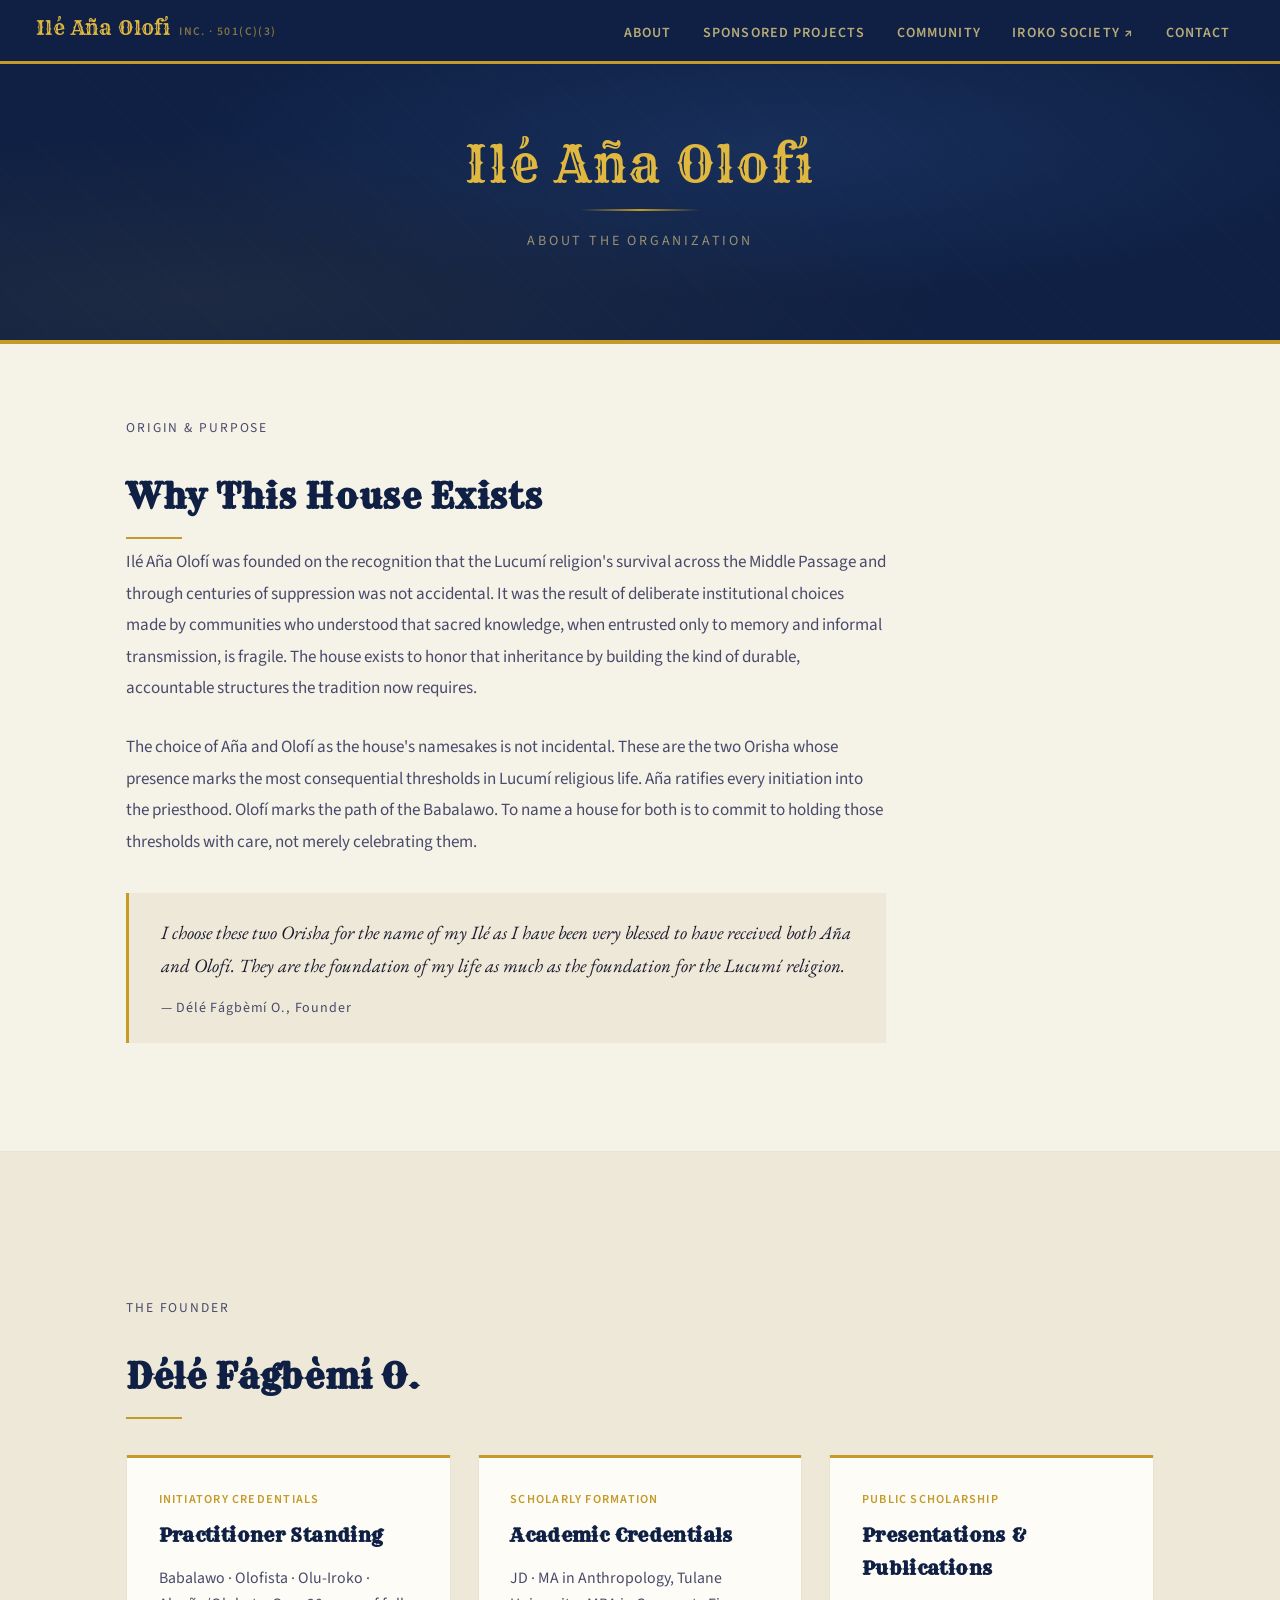
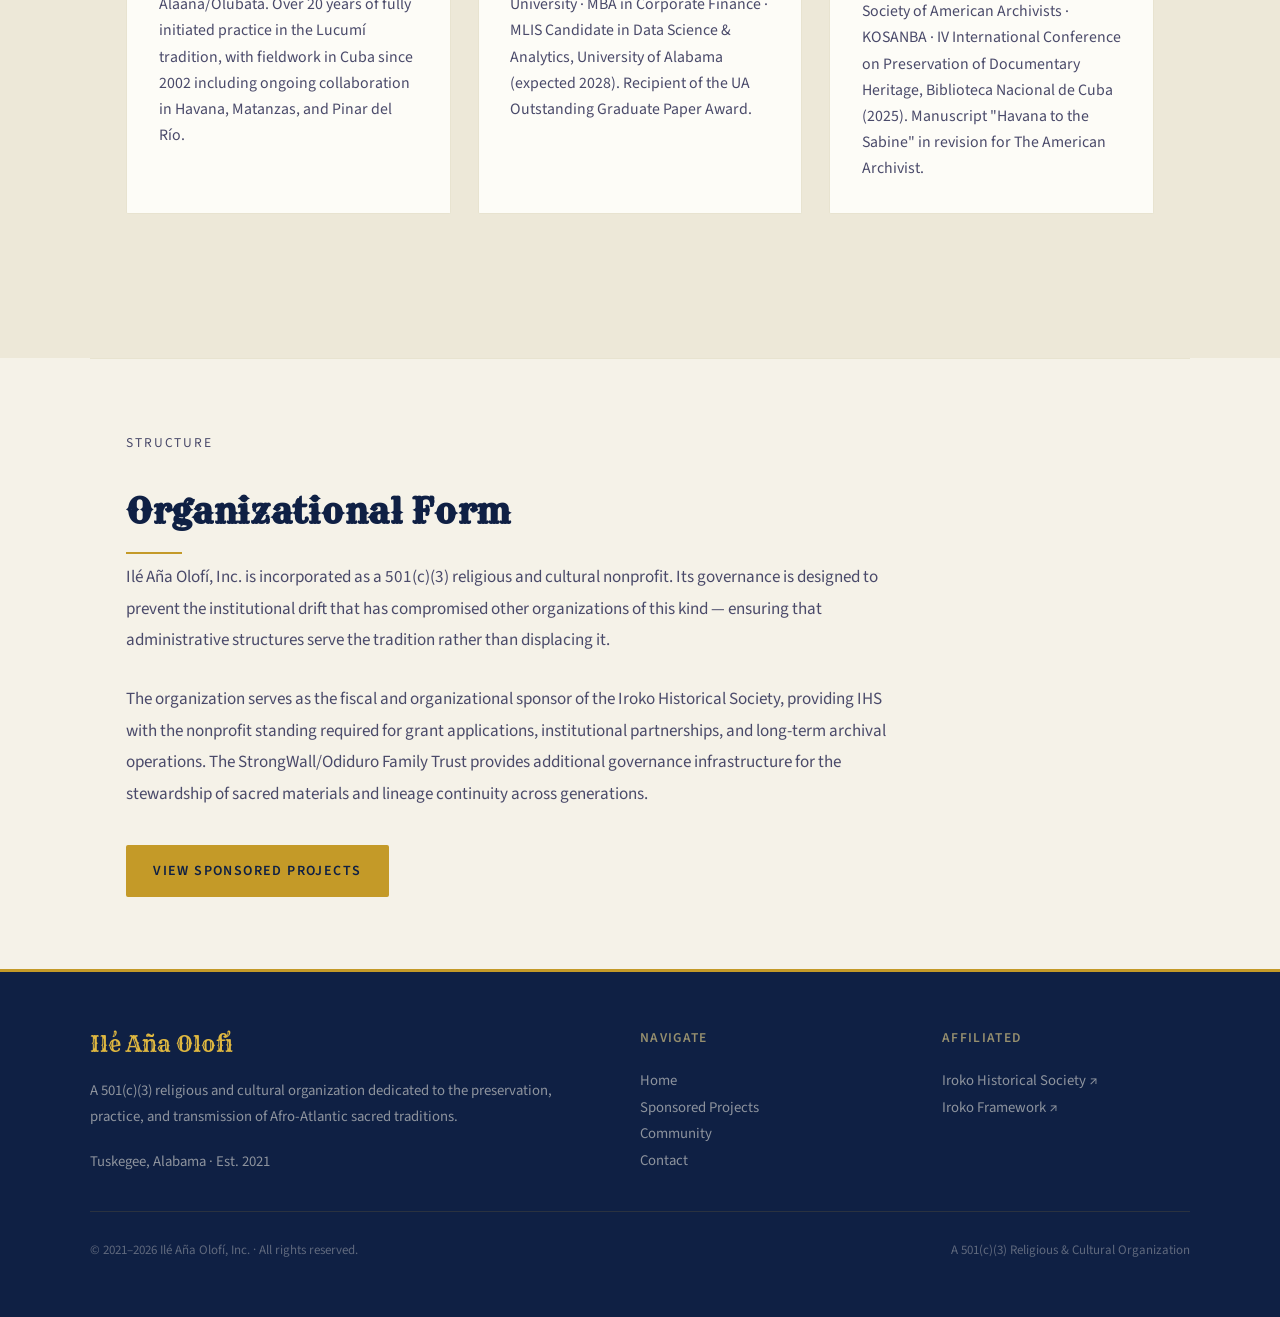
==== about.html @ 7d67a2af "Initial Design for Ilé Aña Olofí Website" ====
<!DOCTYPE html>
<html lang="en">
<head>
  <meta charset="UTF-8">
  <meta name="viewport" content="width=device-width, initial-scale=1.0">
  <title>About — Ilé Aña Olofí, Inc.</title>
  <link rel="stylesheet" href="style.css">
</head>
<body>

<nav>
  <a href="index.html" class="brand">
    <span class="wordmark">Ilé Aña Olofí</span>
    <span class="inc">Inc. · 501(c)(3)</span>
  </a>
  <ul>
    <li><a href="about.html">About</a></li>
    <li><a href="projects.html">Sponsored Projects</a></li>
    <li><a href="community.html">Community</a></li>
    <li><a href="https://www.irokosociety.org" target="_blank">Iroko Society ↗</a></li>
    <li><a href="contact.html">Contact</a></li>
  </ul>
</nav>

<section class="hero" style="padding: 4rem 2rem 3rem;">
  <div class="seal" style="font-size: clamp(1.8rem, 4vw, 2.8rem);">Ilé Aña Olofí</div>
  <div class="seal-rule"></div>
  <p class="subtitle">About the Organization</p>
</section>

<section class="section">
  <p class="section-lead">Origin &amp; Purpose</p>
  <h2 class="section-title">Why This House Exists</h2>
  <p style="font-family: var(--font-sans); font-size: 0.95rem; color: var(--text-muted); max-width: 760px; line-height: 1.85; margin-bottom: 1.5rem;">
    Ilé Aña Olofí was founded on the recognition that the Lucumí religion's survival across the Middle Passage and through centuries of suppression was not accidental. It was the result of deliberate institutional choices made by communities who understood that sacred knowledge, when entrusted only to memory and informal transmission, is fragile. The house exists to honor that inheritance by building the kind of durable, accountable structures the tradition now requires.
  </p>
  <p style="font-family: var(--font-sans); font-size: 0.95rem; color: var(--text-muted); max-width: 760px; line-height: 1.85; margin-bottom: 1.5rem;">
    The choice of Aña and Olofí as the house's namesakes is not incidental. These are the two Orisha whose presence marks the most consequential thresholds in Lucumí religious life. Aña ratifies every initiation into the priesthood. Olofí marks the path of the Babalawo. To name a house for both is to commit to holding those thresholds with care, not merely celebrating them.
  </p>
  <blockquote class="mission" style="max-width: 760px;">
    I choose these two Orisha for the name of my Ilé as I have been very blessed to have received both Aña and Olofí. They are the foundation of my life as much as the foundation for the Lucumí religion.
    <cite>— Délé Fágbèmí O., Founder</cite>
  </blockquote>
</section>

<div class="section mid">
  <div class="inner">
    <p class="section-lead">The Founder</p>
    <h2 class="section-title">Délé Fágbèmí O.</h2>
    <div class="cards">
      <div class="card">
        <p class="card-tag">Initiatory Credentials</p>
        <h3>Practitioner Standing</h3>
        <p>Babalawo · Olofista · Olu-Iroko · Alaaña/Olubata. Over 20 years of fully initiated practice in the Lucumí tradition, with fieldwork in Cuba since 2002 including ongoing collaboration in Havana, Matanzas, and Pinar del Río.</p>
      </div>
      <div class="card">
        <p class="card-tag">Scholarly Formation</p>
        <h3>Academic Credentials</h3>
        <p>JD · MA in Anthropology, Tulane University · MBA in Corporate Finance · MLIS Candidate in Data Science &amp; Analytics, University of Alabama (expected 2028). Recipient of the UA Outstanding Graduate Paper Award.</p>
      </div>
      <div class="card">
        <p class="card-tag">Public Scholarship</p>
        <h3>Presentations &amp; Publications</h3>
        <p>Society of American Archivists · KOSANBA · IV International Conference on Preservation of Documentary Heritage, Biblioteca Nacional de Cuba (2025). Manuscript "Havana to the Sabine" in revision for The American Archivist.</p>
      </div>
    </div>
  </div>
</div>

<section class="section">
  <p class="section-lead">Structure</p>
  <h2 class="section-title">Organizational Form</h2>
  <p style="font-family: var(--font-sans); font-size: 0.95rem; color: var(--text-muted); max-width: 760px; line-height: 1.85; margin-bottom: 1.5rem;">
    Ilé Aña Olofí, Inc. is incorporated as a 501(c)(3) religious and cultural nonprofit. Its governance is designed to prevent the institutional drift that has compromised other organizations of this kind — ensuring that administrative structures serve the tradition rather than displacing it.
  </p>
  <p style="font-family: var(--font-sans); font-size: 0.95rem; color: var(--text-muted); max-width: 760px; line-height: 1.85; margin-bottom: 2rem;">
    The organization serves as the fiscal and organizational sponsor of the Iroko Historical Society, providing IHS with the nonprofit standing required for grant applications, institutional partnerships, and long-term archival operations. The StrongWall/Odiduro Family Trust provides additional governance infrastructure for the stewardship of sacred materials and lineage continuity across generations.
  </p>
  <a href="projects.html" class="btn btn-gold">View Sponsored Projects</a>
</section>

<footer>
  <div class="footer-inner">
    <div>
      <span class="footer-wordmark">Ilé Aña Olofí</span>
      <p>A 501(c)(3) religious and cultural organization dedicated to the preservation, practice, and transmission of Afro-Atlantic sacred traditions.</p>
      <p style="margin-top: 1rem;">Tuskegee, Alabama · Est. 2021</p>
    </div>
    <div>
      <h4>Navigate</h4>
      <a href="index.html">Home</a>
      <a href="projects.html">Sponsored Projects</a>
      <a href="community.html">Community</a>
      <a href="contact.html">Contact</a>
    </div>
    <div>
      <h4>Affiliated</h4>
      <a href="https://www.irokosociety.org" target="_blank">Iroko Historical Society ↗</a>
      <a href="https://ontology.irokosociety.org/" target="_blank">Iroko Framework ↗</a>
    </div>
  </div>
  <div class="footer-bottom">
    <p>© 2021–2026 Ilé Aña Olofí, Inc. · All rights reserved.</p>
    <p>A 501(c)(3) Religious &amp; Cultural Organization</p>
  </div>
</footer>

</body>
</html>
---- style.css ----
@import url('https://fonts.googleapis.com/css2?family=Rye&family=EB+Garamond:ital,wght@0,400;0,500;0,600;1,400&family=Source+Sans+3:wght@300;400;600&display=swap');

/* ============================================================
   ILÉ AÑA OLOFÍ — Navy · Gold · Cream
   ============================================================ */

:root {
  --navy:        #0F2044;
  --navy-mid:    #1A3360;
  --navy-light:  #243F78;
  --gold:        #C49A28;
  --gold-light:  #E0B840;
  --gold-pale:   #F0D98A;
  --cream:       #F5F2E8;
  --cream-dark:  #E8E3D0;
  --cream-mid:   #EDE8D8;
  --text-main:   #1A1A2E;
  --text-muted:  #4A4A6A;
  --white:       #FDFCF7;

  --font-display: 'Rye', 'Poor Richard', Georgia, serif;
  --font-serif:   'EB Garamond', Garamond, Georgia, serif;
  --font-sans:    'Source Sans 3', system-ui, sans-serif;
}

*, *::before, *::after { box-sizing: border-box; margin: 0; padding: 0; }
html { font-size: 18px; scroll-behavior: smooth; }
body {
  background: var(--cream);
  color: var(--text-main);
  font-family: var(--font-serif);
  line-height: 1.75;
}

/* ── NAV ── */
nav {
  background: var(--navy);
  border-bottom: 3px solid var(--gold);
  position: sticky; top: 0; z-index: 100;
  padding: 0 2rem;
  display: flex; align-items: center; justify-content: space-between;
  height: 64px;
}
nav .brand {
  text-decoration: none;
  display: flex; align-items: baseline; gap: 0.5rem;
}
nav .brand .wordmark {
  font-family: var(--font-display);
  font-size: 1.1rem;
  color: var(--gold-light);
  letter-spacing: 0.02em;
  line-height: 1;
}
nav .brand .inc {
  font-family: var(--font-sans);
  font-size: 0.65rem; font-weight: 600; letter-spacing: 0.12em;
  text-transform: uppercase;
  color: rgba(224,184,64,0.55);
}
nav ul {
  list-style: none; display: flex; gap: 0.25rem;
}
nav ul li a {
  font-family: var(--font-sans);
  font-size: 0.78rem; font-weight: 600; letter-spacing: 0.08em; text-transform: uppercase;
  color: rgba(240,217,138,0.75);
  text-decoration: none;
  padding: 0.4rem 0.75rem; border-radius: 3px;
  transition: background 0.2s, color 0.2s;
}
nav ul li a:hover { background: rgba(196,154,40,0.15); color: var(--gold-light); }

/* ── HERO ── */
.hero {
  background: var(--navy);
  background-image:
    radial-gradient(ellipse at 60% 30%, rgba(26,51,96,0.8) 0%, transparent 55%),
    radial-gradient(ellipse at 15% 85%, rgba(196,154,40,0.08) 0%, transparent 50%);
  color: var(--cream);
  padding: 6rem 2rem 5rem;
  text-align: center;
  border-bottom: 4px solid var(--gold);
  position: relative;
  overflow: hidden;
}
.hero::before {
  content: '';
  position: absolute; inset: 0;
  background-image: repeating-linear-gradient(
    45deg,
    transparent,
    transparent 40px,
    rgba(196,154,40,0.03) 40px,
    rgba(196,154,40,0.03) 41px
  );
  pointer-events: none;
}
.hero .seal {
  font-family: var(--font-display);
  font-size: clamp(2.4rem, 6vw, 4rem);
  color: var(--gold-light);
  letter-spacing: 0.04em;
  line-height: 1.1;
  margin-bottom: 0.5rem;
  position: relative;
}
.hero .seal-rule {
  width: 120px; height: 2px;
  background: linear-gradient(90deg, transparent, var(--gold), transparent);
  margin: 1rem auto;
}
.hero .subtitle {
  font-family: var(--font-sans);
  font-size: 0.78rem; letter-spacing: 0.2em; text-transform: uppercase;
  color: rgba(240,217,138,0.6);
  margin-bottom: 1.75rem;
}
.hero p.lead {
  max-width: 680px; margin: 0 auto 2.5rem;
  font-size: 1.05rem; line-height: 1.85;
  color: rgba(245,242,232,0.85);
  font-style: italic;
}
.hero .badges {
  display: flex; justify-content: center; gap: 0.75rem; flex-wrap: wrap;
}
.hero .badge {
  font-family: var(--font-sans);
  font-size: 0.7rem; font-weight: 600; letter-spacing: 0.1em; text-transform: uppercase;
  padding: 0.3rem 0.85rem;
  border: 1px solid rgba(196,154,40,0.4);
  border-radius: 2px;
  color: rgba(240,217,138,0.7);
}

/* ── DIVIDER ORNAMENT ── */
.ornament {
  text-align: center;
  padding: 1rem 0;
  color: var(--gold);
  font-size: 1.2rem;
  letter-spacing: 0.5rem;
  opacity: 0.5;
}

/* ── SECTIONS ── */
.section {
  max-width: 1100px; margin: 0 auto;
  padding: 4rem 2rem;
}
.section + .section { border-top: 1px solid var(--cream-dark); }
.section.alt { background: var(--navy); color: var(--cream); max-width: 100%; }
.section.alt .inner { max-width: 1100px; margin: 0 auto; padding: 4rem 2rem; }
.section.mid { background: var(--cream-mid); max-width: 100%; }
.section.mid .inner { max-width: 1100px; margin: 0 auto; padding: 4rem 2rem; }

h2.section-title {
  font-family: var(--font-display);
  font-size: clamp(1.4rem, 3vw, 1.9rem);
  color: var(--navy);
  margin-bottom: 0.4rem;
  letter-spacing: 0.02em;
}
.section.alt h2.section-title { color: var(--gold-light); }
h2.section-title::after {
  content: '';
  display: block; width: 56px; height: 2px;
  background: var(--gold);
  margin-top: 0.6rem;
}
.section-lead {
  font-family: var(--font-sans);
  font-size: 0.75rem; letter-spacing: 0.14em; text-transform: uppercase;
  color: var(--text-muted);
  margin-bottom: 1.5rem;
}
.section.alt .section-lead { color: rgba(240,217,138,0.5); }

/* ── CARDS ── */
.cards {
  display: grid;
  grid-template-columns: repeat(auto-fit, minmax(280px, 1fr));
  gap: 1.5rem; margin-top: 2rem;
}
.card {
  background: var(--white);
  border: 1px solid var(--cream-dark);
  border-top: 3px solid var(--gold);
  padding: 1.75rem;
  border-radius: 2px;
  transition: box-shadow 0.2s, transform 0.2s;
}
.card:hover {
  box-shadow: 0 6px 24px rgba(15,32,68,0.1);
  transform: translateY(-2px);
}
.card.navy-card {
  background: var(--navy-mid);
  border-color: rgba(196,154,40,0.3);
  border-top-color: var(--gold);
  color: var(--cream);
}
.card h3 {
  font-family: var(--font-display);
  font-size: 1.05rem; color: var(--navy);
  margin-bottom: 0.75rem; letter-spacing: 0.02em;
}
.card.navy-card h3 { color: var(--gold-light); }
.card p {
  font-family: var(--font-sans);
  font-size: 0.88rem; color: var(--text-muted); line-height: 1.65;
}
.card.navy-card p { color: rgba(245,242,232,0.75); }
.card .card-tag {
  font-family: var(--font-sans);
  font-size: 0.68rem; font-weight: 600; letter-spacing: 0.1em; text-transform: uppercase;
  color: var(--gold); margin-bottom: 0.5rem;
}

/* ── BLOCKQUOTE ── */
blockquote.mission {
  border-left: 3px solid var(--gold);
  margin: 2rem 0;
  padding: 1.25rem 1.75rem;
  background: var(--cream-mid);
  font-style: italic;
  font-size: 1.05rem;
  color: var(--text-main);
}
blockquote.mission cite {
  display: block; margin-top: 0.75rem;
  font-style: normal; font-size: 0.78rem;
  font-family: var(--font-sans); letter-spacing: 0.06em;
  color: var(--text-muted);
}

/* ── BUTTONS ── */
.btn {
  display: inline-block;
  font-family: var(--font-sans);
  font-size: 0.78rem; font-weight: 600; letter-spacing: 0.1em; text-transform: uppercase;
  padding: 0.65rem 1.4rem; border-radius: 2px;
  text-decoration: none;
  transition: background 0.2s, color 0.2s, border-color 0.2s;
}
.btn-gold {
  background: var(--gold); color: var(--navy);
  border: 2px solid var(--gold);
}
.btn-gold:hover { background: var(--gold-light); border-color: var(--gold-light); }
.btn-outline {
  background: transparent; color: var(--navy);
  border: 2px solid var(--navy);
}
.btn-outline:hover { background: var(--navy); color: var(--cream); }
.btn-outline-light {
  background: transparent; color: var(--gold-light);
  border: 2px solid rgba(196,154,40,0.5);
}
.btn-outline-light:hover { background: rgba(196,154,40,0.15); border-color: var(--gold-light); }

/* ── FOOTER ── */
footer {
  background: var(--navy);
  color: rgba(245,242,232,0.6);
  padding: 3rem 2rem;
  border-top: 3px solid var(--gold);
}
.footer-inner {
  max-width: 1100px; margin: 0 auto;
  display: grid; grid-template-columns: 2fr 1fr 1fr; gap: 3rem;
}
footer .footer-wordmark {
  font-family: var(--font-display);
  font-size: 1.2rem; color: var(--gold-light);
  margin-bottom: 0.75rem; display: block;
}
footer p, footer a {
  font-family: var(--font-sans); font-size: 0.82rem;
  line-height: 1.8; color: rgba(245,242,232,0.55);
}
footer h4 {
  font-family: var(--font-sans); font-weight: 600;
  font-size: 0.75rem; letter-spacing: 0.1em; text-transform: uppercase;
  color: rgba(240,217,138,0.6); margin-bottom: 1rem;
}
footer a { text-decoration: none; display: block; }
footer a:hover { color: var(--gold-light); }
.footer-bottom {
  max-width: 1100px; margin: 2rem auto 0;
  padding-top: 1.5rem;
  border-top: 1px solid rgba(196,154,40,0.15);
  display: flex; justify-content: space-between; align-items: center; flex-wrap: wrap; gap: 1rem;
}
.footer-bottom p {
  font-family: var(--font-sans); font-size: 0.72rem;
  color: rgba(245,242,232,0.35);
}

/* ── RESPONSIVE ── */
@media (max-width: 768px) {
  nav ul { display: none; }
  .footer-inner { grid-template-columns: 1fr; gap: 2rem; }
}
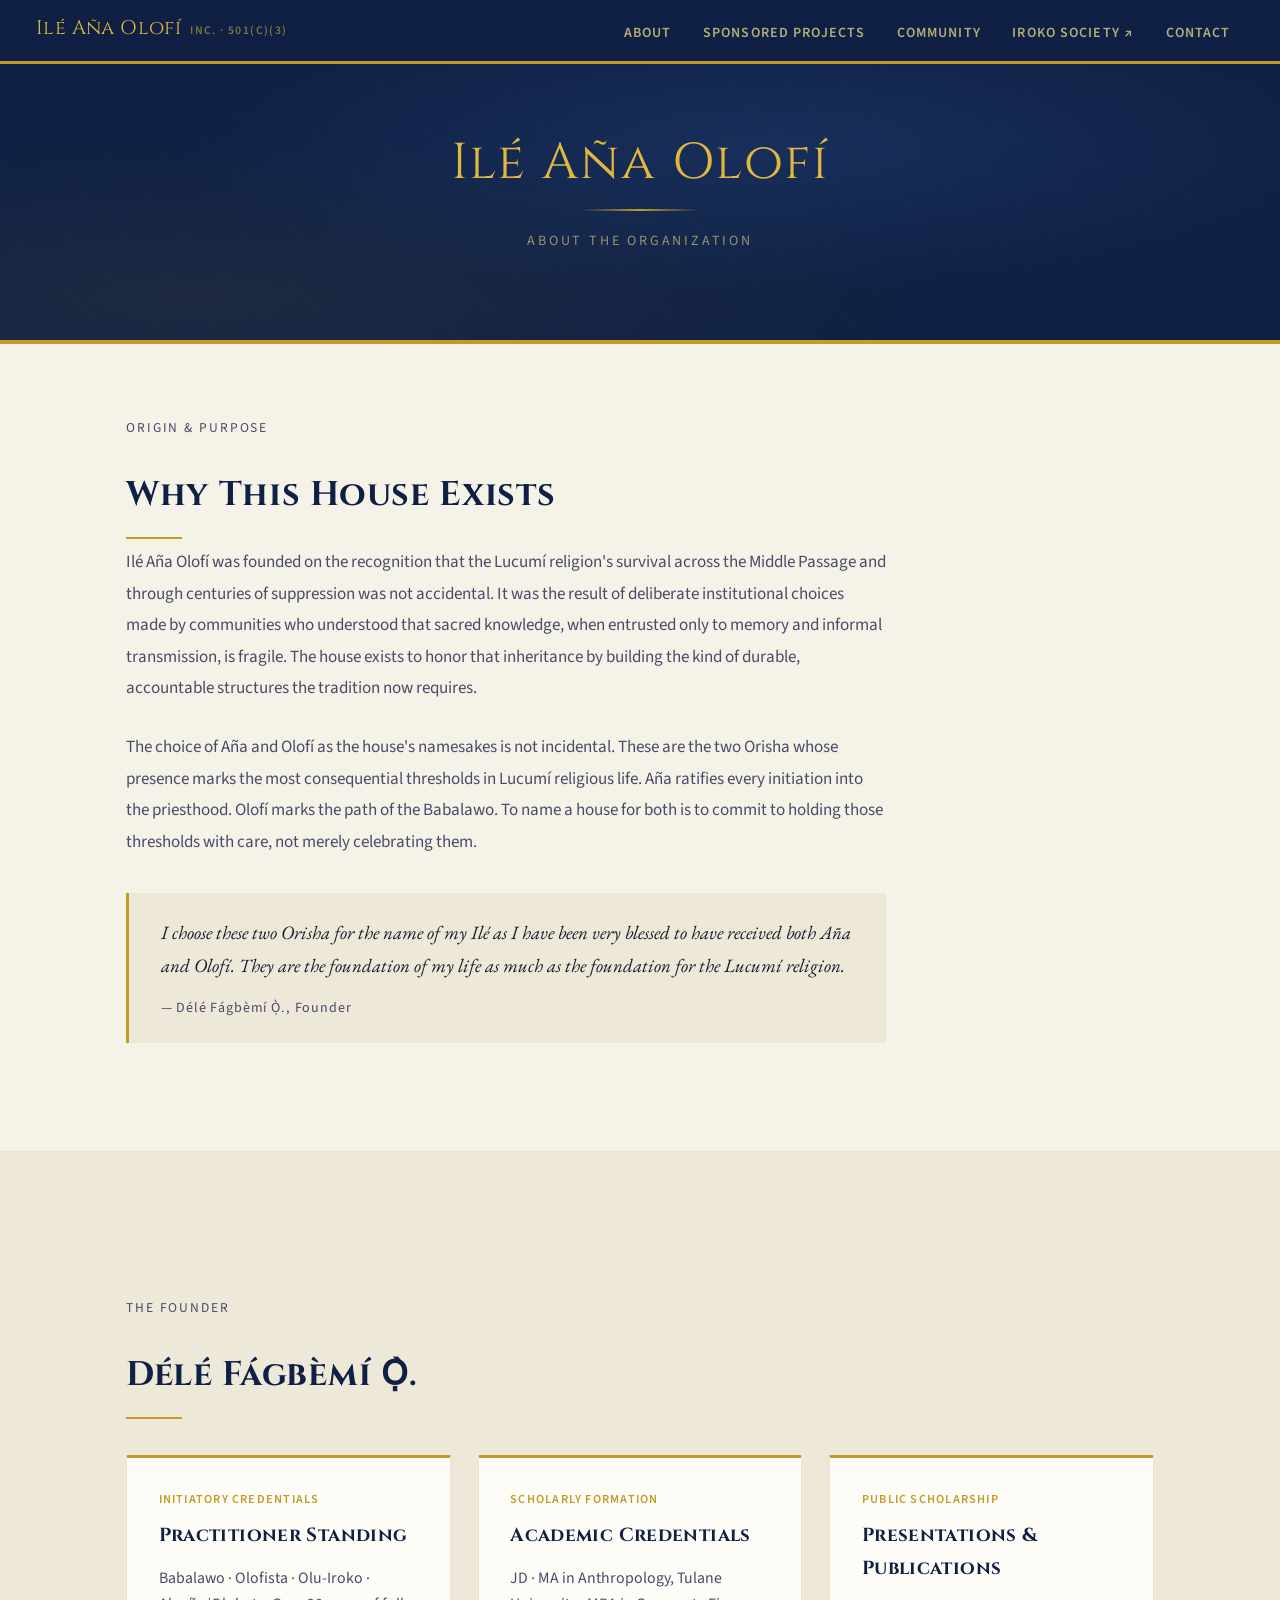
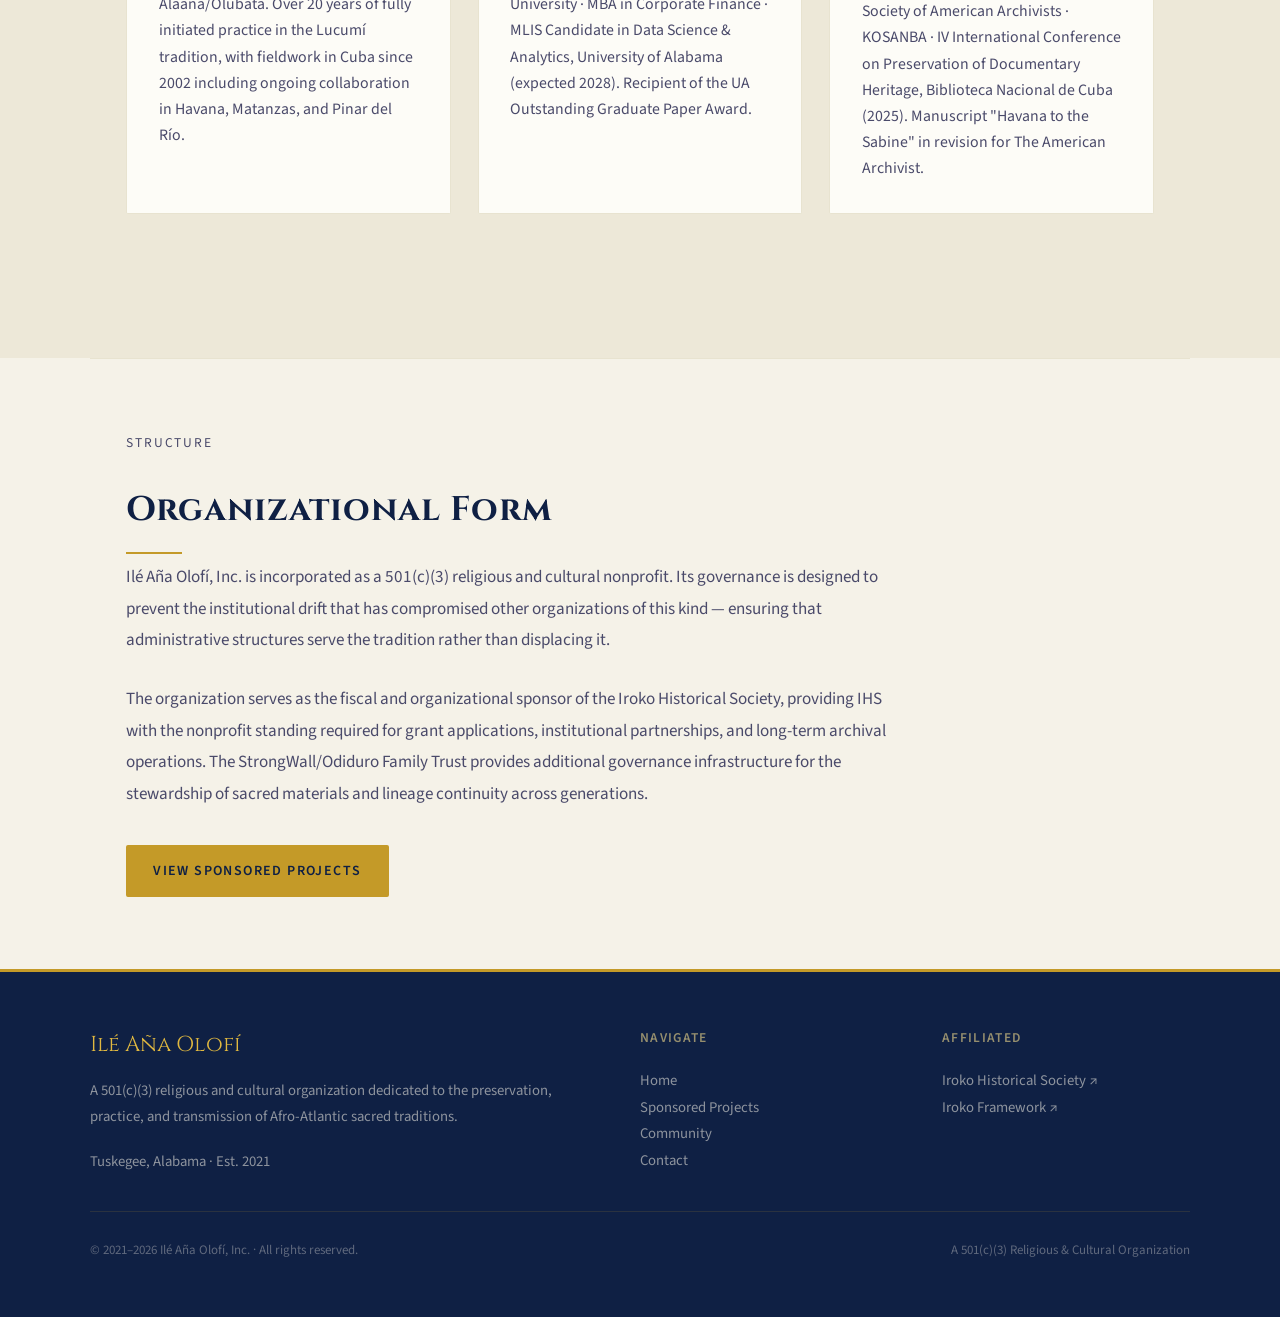
==== commit ac92930f: "Update Founder Name" ====
--- a/about.html
+++ b/about.html
@@ -39,14 +39,14 @@
   </p>
   <blockquote class="mission" style="max-width: 760px;">
     I choose these two Orisha for the name of my Ilé as I have been very blessed to have received both Aña and Olofí. They are the foundation of my life as much as the foundation for the Lucumí religion.
-    <cite>— Délé Fágbèmí O., Founder</cite>
+    <cite>— Délé Fágbèmí Ọ̀., Founder</cite>
   </blockquote>
 </section>
 
 <div class="section mid">
   <div class="inner">
     <p class="section-lead">The Founder</p>
-    <h2 class="section-title">Délé Fágbèmí O.</h2>
+    <h2 class="section-title">Délé Fágbèmí Ọ̀.</h2>
     <div class="cards">
       <div class="card">
         <p class="card-tag">Initiatory Credentials</p>
--- a/style.css
+++ b/style.css
@@ -1,4 +1,4 @@
-@import url('https://fonts.googleapis.com/css2?family=Rye&family=EB+Garamond:ital,wght@0,400;0,500;0,600;1,400&family=Source+Sans+3:wght@300;400;600&display=swap');
+@import url('https://fonts.googleapis.com/css2?family=Cinzel:wght@400;600;700&family=EB+Garamond:ital,wght@0,400;0,500;0,600;1,400&family=Source+Sans+3:wght@300;400;600&display=swap');
 
 /* ============================================================
    ILÉ AÑA OLOFÍ — Navy · Gold · Cream
@@ -18,7 +18,7 @@
   --text-muted:  #4A4A6A;
   --white:       #FDFCF7;
 
-  --font-display: 'Rye', 'Poor Richard', Georgia, serif;
+  --font-display: 'Cinzel', Georgia, serif;
   --font-serif:   'EB Garamond', Garamond, Georgia, serif;
   --font-sans:    'Source Sans 3', system-ui, sans-serif;
 }
@@ -299,7 +299,51 @@
 }
 
 /* ── RESPONSIVE ── */
+
+/* ── Tablet / large mobile (≤ 768px) ─────────────────────────── */
 @media (max-width: 768px) {
+
+  html { font-size: 16px; }
+
+  /* Nav */
   nav ul { display: none; }
+  nav { padding: 0 1.25rem; }
+
+  /* Hero */
+  .hero { padding: 4rem 1.25rem 3rem; }
+  .hero .seal { font-size: 2rem; }
+
+  /* Sections */
+  .section { padding: 2.5rem 1.25rem; }
+  .section.alt .inner,
+  .section.mid .inner { padding: 2.5rem 1.25rem; }
+
+  /* Cards — single column */
+  .cards { grid-template-columns: 1fr; gap: 1rem; }
+
+  /* Footer */
   .footer-inner { grid-template-columns: 1fr; gap: 2rem; }
-}
+  .footer-bottom { flex-direction: column; align-items: flex-start; }
+}
+
+/* ── Small mobile (≤ 480px) ───────────────────────────────────── */
+@media (max-width: 480px) {
+
+  html { font-size: 15px; }
+
+  nav { padding: 0 1rem; height: 56px; }
+  nav .brand .wordmark { font-size: .95rem; }
+
+  /* Hero */
+  .hero { padding: 3rem 1rem 2.5rem; }
+  .hero .seal { font-size: 1.7rem; letter-spacing: 0.02em; }
+  .hero p.lead { font-size: .95rem; }
+  .hero .badges { gap: .5rem; }
+  .hero .badge { font-size: .65rem; }
+
+  /* Buttons — stack */
+  div[style*="display: flex"] .btn { width: 100%; text-align: center; }
+
+  /* Footer */
+  footer { padding: 2.5rem 1rem; }
+}
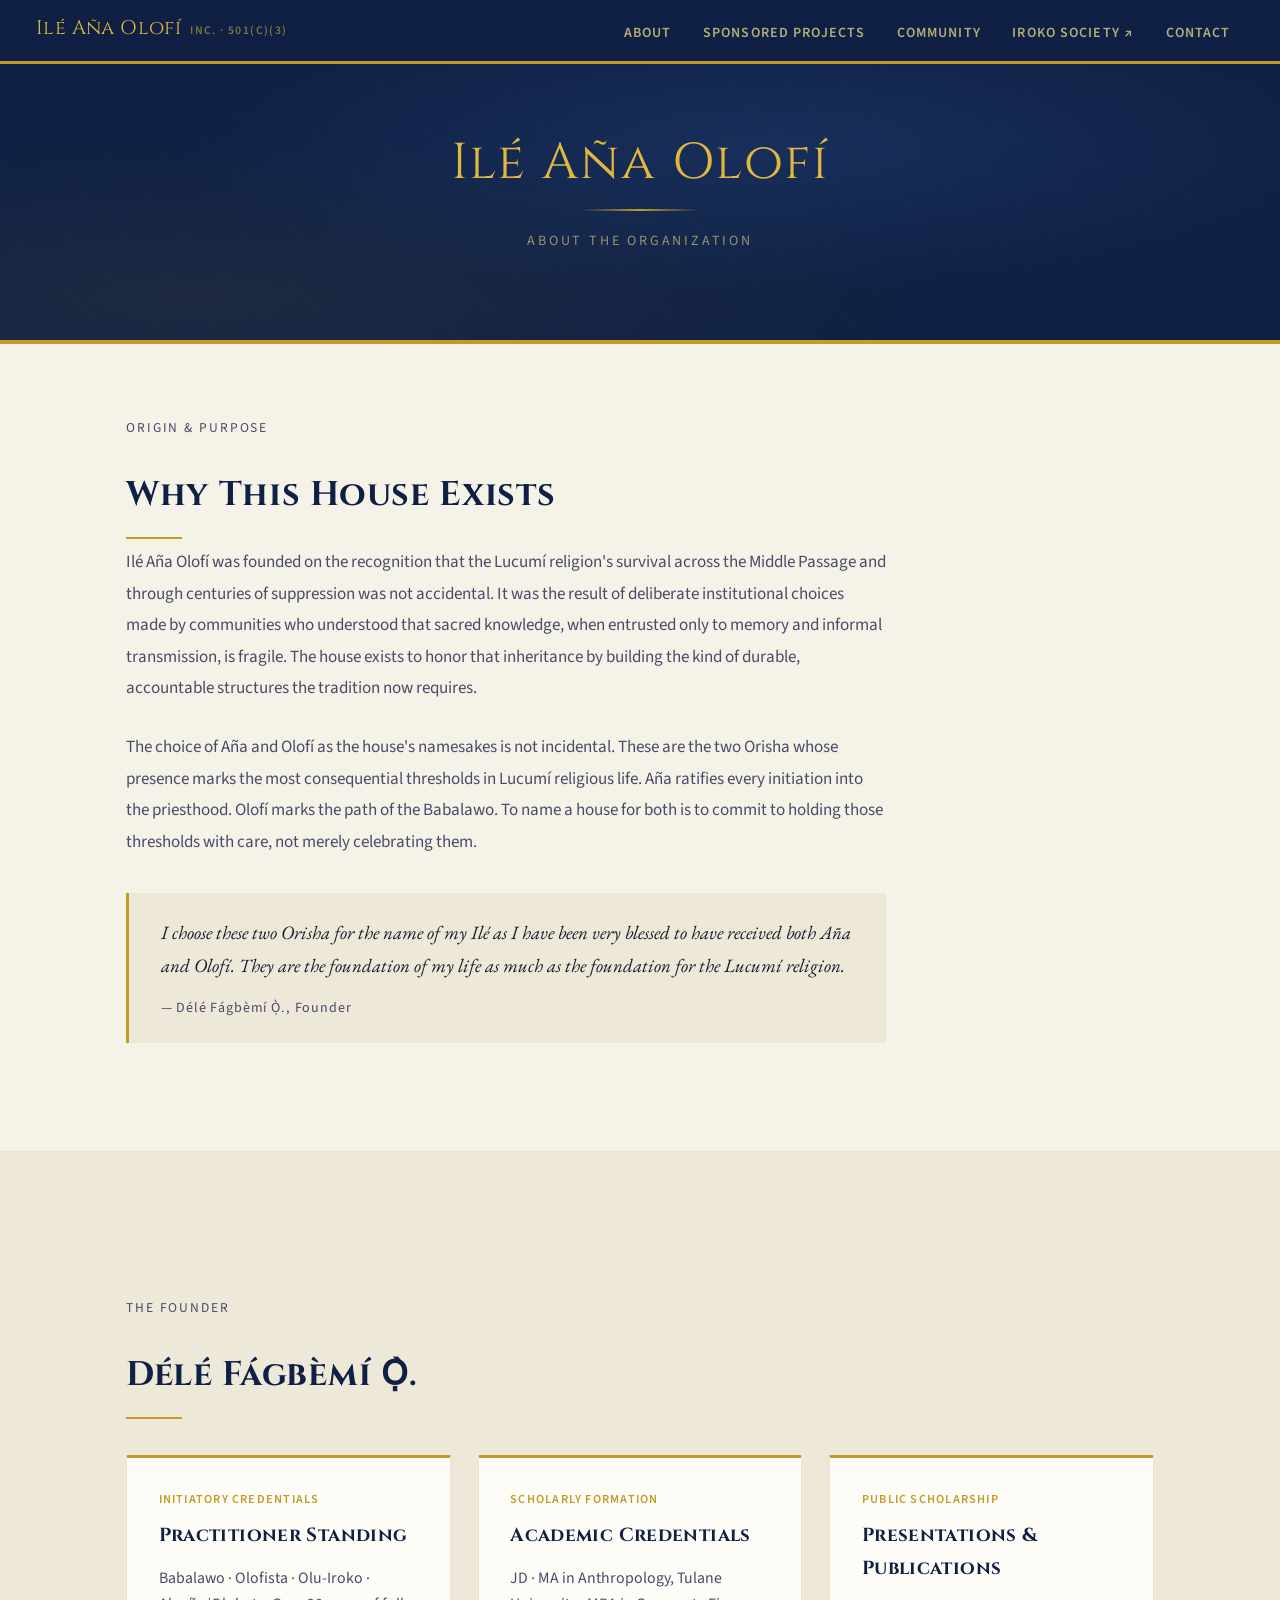
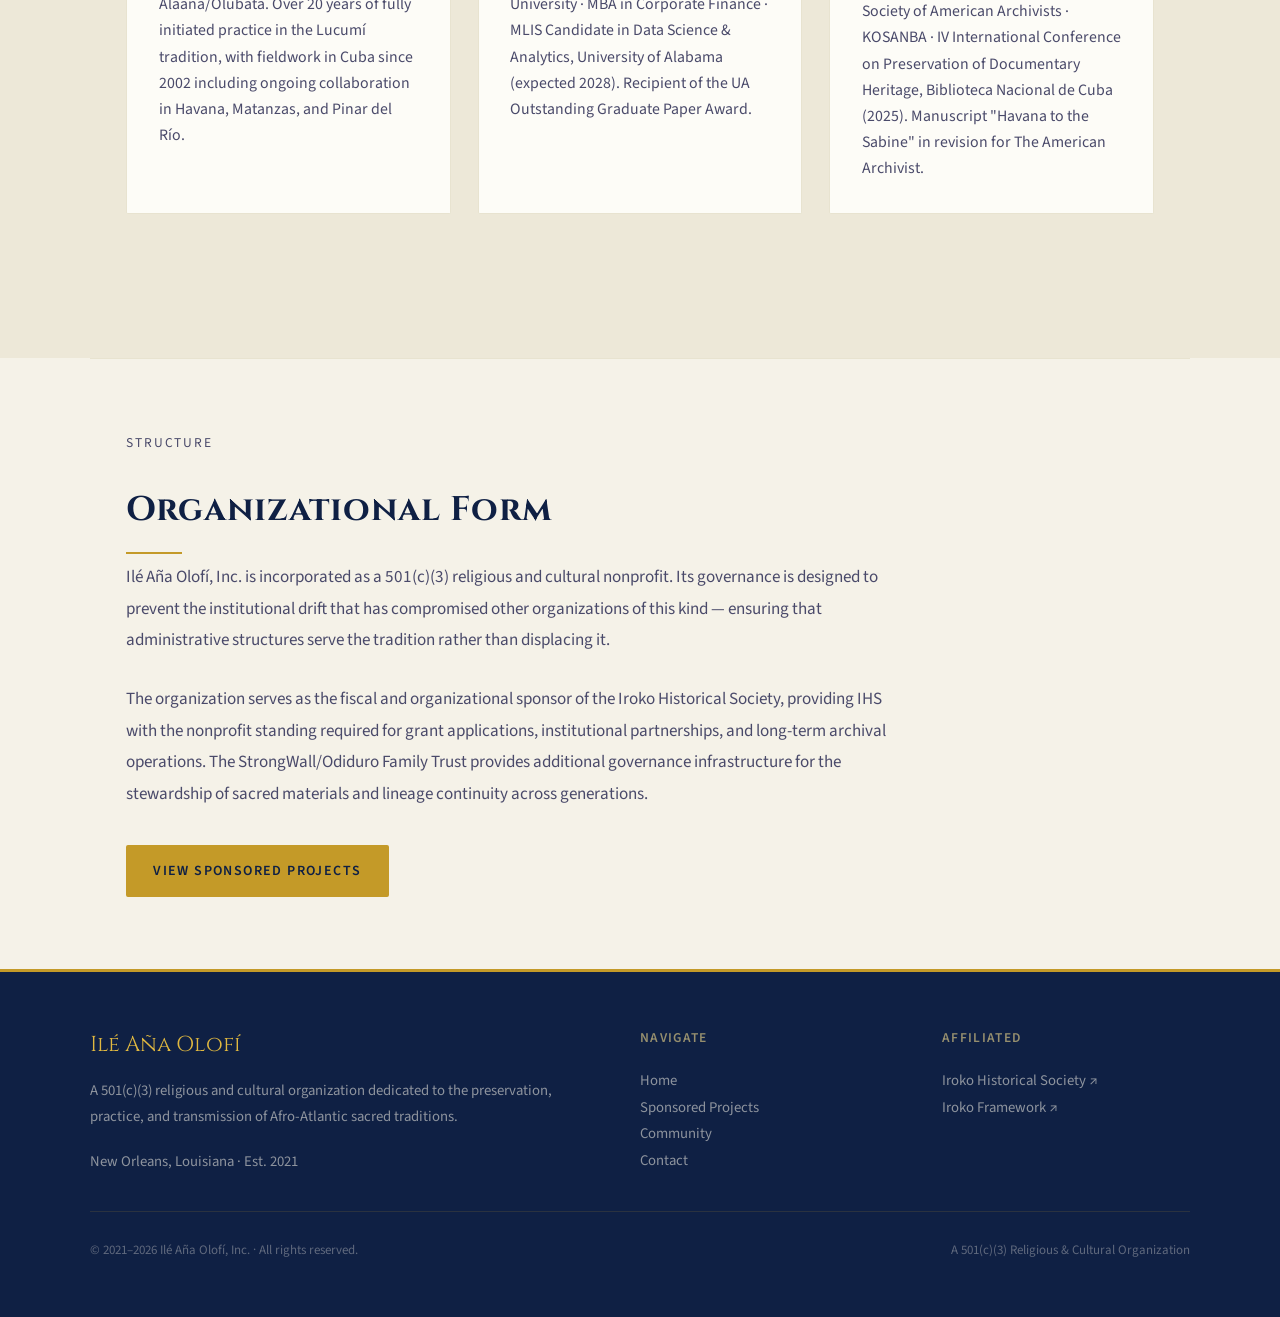
==== commit ad839368: "Minor update to website content" ====
--- a/about.html
+++ b/about.html
@@ -4,7 +4,29 @@
   <meta charset="UTF-8">
   <meta name="viewport" content="width=device-width, initial-scale=1.0">
   <title>About — Ilé Aña Olofí, Inc.</title>
+  <link rel="icon" type="image/svg+xml" href="assets/iao-favicon.svg">
+  <meta property="og:type" content="website">
+  <meta property="og:site_name" content="Ilé Aña Olofí, Inc.">
+  <meta property="og:title" content="About — Ilé Aña Olofí, Inc.">
+  <meta property="og:description" content="About Ilé Aña Olofí, Inc. — our mission, structure, and commitment to Afro-Atlantic sacred traditions.">
+  <meta property="og:url" content="https://ileanaolofi.org/about.html">
+  <meta property="og:image" content="https://ileanaolofi.org/assets/og-iao.png">
+  <meta property="og:image:width" content="1200">
+  <meta property="og:image:height" content="630">
+  <meta property="og:image:type" content="image/png">
+  <meta name="twitter:card" content="summary_large_image">
+  <meta name="twitter:title" content="About — Ilé Aña Olofí, Inc.">
+  <meta name="twitter:description" content="About Ilé Aña Olofí, Inc. — our mission, structure, and commitment to Afro-Atlantic sacred traditions.">
+  <meta name="twitter:image" content="https://ileanaolofi.org/assets/og-iao.png">
   <link rel="stylesheet" href="style.css">
+  <!-- Google Analytics -->
+  <script async src="https://www.googletagmanager.com/gtag/js?id=G-YC5E6GBY4K"></script>
+  <script>
+    window.dataLayer = window.dataLayer || [];
+    function gtag(){dataLayer.push(arguments);}
+    gtag('js', new Date());
+    gtag('config', 'G-YC5E6GBY4K');
+  </script>
 </head>
 <body>
 
@@ -84,7 +106,7 @@
     <div>
       <span class="footer-wordmark">Ilé Aña Olofí</span>
       <p>A 501(c)(3) religious and cultural organization dedicated to the preservation, practice, and transmission of Afro-Atlantic sacred traditions.</p>
-      <p style="margin-top: 1rem;">Tuskegee, Alabama · Est. 2021</p>
+      <p style="margin-top: 1rem;">New Orleans, Louisiana · Est. 2021</p>
     </div>
     <div>
       <h4>Navigate</h4>
